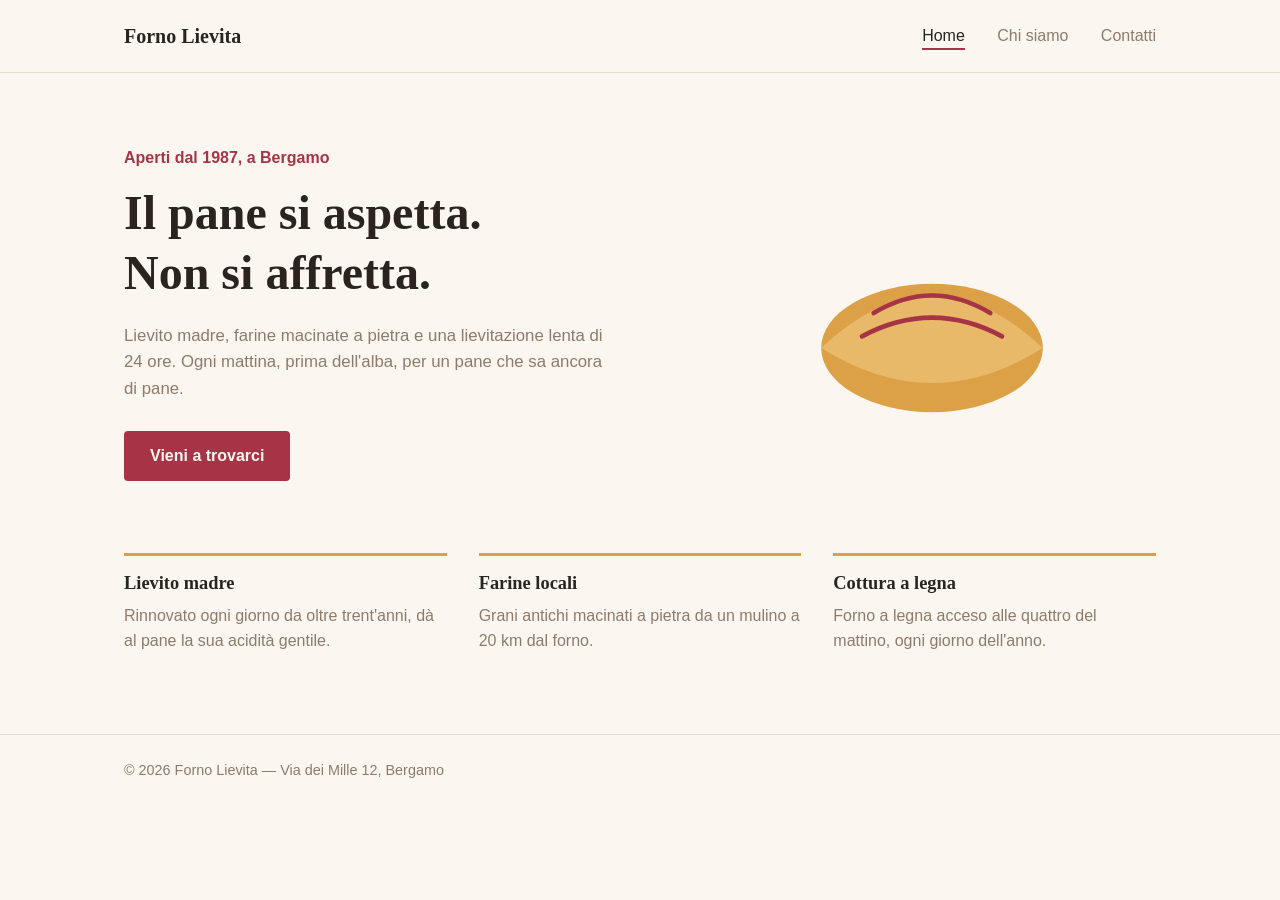
==== index.html @ e1e335f1 "Add files via upload" ====
<!DOCTYPE html>
<!-- 
  QUESTO È UN FILE HTML: definisce la STRUTTURA della pagina (testi, immagini, link).
  Lo stile (colori, font, spaziature) è tutto separato, nel file style.css.
  Tenere struttura e stile separati è una buona pratica: se domani vuoi cambiare
  i colori del sito, tocchi solo il CSS, non l'HTML.
-->
<html lang="it">
<head>
  <meta charset="UTF-8">
  <!-- Questo meta tag rende il sito leggibile bene anche su cellulare -->
  <meta name="viewport" content="width=device-width, initial-scale=1.0">
  <title>Forno Lievita — Pasticceria artigianale</title>
  <!-- Colleghiamo il foglio di stile: stesso file per tutte e 3 le pagine -->
  <link rel="stylesheet" href="style.css">
</head>
<body>

  <!-- HEADER: la parte in cima, uguale su tutte le pagine -->
  <header class="site-header">
    <div class="wrap header-inner">
      <a href="index.html" class="logo">Forno Lievita</a>
      <nav class="nav">
        <a href="index.html" class="nav-active">Home</a>
        <a href="chi-siamo.html">Chi siamo</a>
        <a href="contatti.html">Contatti</a>
      </nav>
    </div>
  </header>

  <!-- HERO: la prima cosa grande che si vede aprendo il sito -->
  <section class="hero">
    <div class="wrap hero-inner">
      <div class="hero-text">
        <p class="hero-kicker">Aperti dal 1987, a Bergamo</p>
        <h1>Il pane si aspetta.<br>Non si affretta.</h1>
        <p class="hero-lead">
          Lievito madre, farine macinate a pietra e una lievitazione lenta
          di 24 ore. Ogni mattina, prima dell'alba, per un pane che sa
          ancora di pane.
        </p>
        <a href="contatti.html" class="button">Vieni a trovarci</a>
      </div>
      <div class="hero-art" aria-hidden="true">
        <!-- Una piccola illustrazione SVG fatta a mano, non una foto stock -->
        <svg viewBox="0 0 240 240" xmlns="http://www.w3.org/2000/svg">
          <ellipse cx="120" cy="150" rx="95" ry="55" fill="#DCA047"/>
          <path d="M25 150 Q120 60 215 150 Q120 210 25 150 Z" fill="#E8B968"/>
          <path d="M70 120 Q120 90 170 120" stroke="#A63446" stroke-width="4" fill="none" stroke-linecap="round"/>
          <path d="M60 140 Q120 108 180 140" stroke="#A63446" stroke-width="4" fill="none" stroke-linecap="round"/>
        </svg>
      </div>
    </div>
  </section>

  <!-- SEZIONE CON 3 BLOCCHI (le "card") -->
  <section class="features">
    <div class="wrap">
      <div class="feature-grid">
        <div class="feature">
          <h3>Lievito madre</h3>
          <p>Rinnovato ogni giorno da oltre trent'anni, dà al pane la sua acidità gentile.</p>
        </div>
        <div class="feature">
          <h3>Farine locali</h3>
          <p>Grani antichi macinati a pietra da un mulino a 20 km dal forno.</p>
        </div>
        <div class="feature">
          <h3>Cottura a legna</h3>
          <p>Forno a legna acceso alle quattro del mattino, ogni giorno dell'anno.</p>
        </div>
      </div>
    </div>
  </section>

  <!-- FOOTER: la parte in fondo, uguale su tutte le pagine -->
  <footer class="site-footer">
    <div class="wrap">
      <p>&copy; 2026 Forno Lievita — Via dei Mille 12, Bergamo</p>
    </div>
  </footer>

</body>
</html>
---- style.css ----
/* ============================================
   FILE CSS: qui viviamo colori, font, spazi.
   Ogni "regola" ha questa forma:
     selettore { proprietà: valore; }
   Il selettore dice A CHI si applica lo stile (es. tutti i <h1>,
   o tutti gli elementi con class="button").
   ============================================ */

/* --- Variabili di colore/font, usate in tutto il file --- */
:root {
  --colore-sfondo: #FBF7F0;   /* bianco caldo, quasi farina */
  --colore-testo:  #2B2320;   /* bruno scuro, quasi crosta */
  --colore-accento: #A63446;  /* rosso confettura */
  --colore-oro:    #DCA047;   /* giallo crosta */
  --colore-muto:   #8C7B6B;   /* bruno tenue per testi secondari */
  --colore-bordo:  #E5DCCB;

  --font-titoli: "Lora", Georgia, serif;
  --font-testo:  "Karla", Arial, sans-serif;
}

/* Font da Google Fonts: due famiglie, chiaramente diverse tra loro */
@import url('https://fonts.googleapis.com/css2?family=Lora:wght@500;600;700&family=Karla:wght@400;500;700&display=swap');

/* --- Reset di base: azzera margini/padding che i browser
   impostano di default in modo incoerente --- */
* {
  margin: 0;
  padding: 0;
  box-sizing: border-box;
}

body {
  background: var(--colore-sfondo);
  color: var(--colore-testo);
  font-family: var(--font-testo);
  line-height: 1.6;
}

/* --- Contenitore: mantiene il contenuto centrato e non troppo largo --- */
.wrap {
  max-width: 1080px;
  margin: 0 auto;
  padding: 0 24px;
}

.wrap-narrow {
  max-width: 680px;
}

h1, h2, h3 {
  font-family: var(--font-titoli);
  font-weight: 600;
  line-height: 1.25;
}

h1 { font-size: clamp(2rem, 4vw, 3rem); }
h2 { font-size: 1.4rem; margin-top: 2rem; margin-bottom: 0.75rem; }
h3 { font-size: 1.15rem; margin-bottom: 0.5rem; }

p { color: var(--colore-testo); }

a {
  color: var(--colore-accento);
  text-decoration: none;
}

/* ===== HEADER ===== */
.site-header {
  border-bottom: 1px solid var(--colore-bordo);
}

.header-inner {
  display: flex;
  justify-content: space-between;
  align-items: center;
  padding-top: 20px;
  padding-bottom: 20px;
}

.logo {
  font-family: var(--font-titoli);
  font-weight: 700;
  font-size: 1.25rem;
  color: var(--colore-testo);
}

.nav a {
  color: var(--colore-muto);
  margin-left: 28px;
  font-weight: 500;
  padding-bottom: 4px;
  border-bottom: 2px solid transparent;
}

.nav a:hover,
.nav a.nav-active {
  color: var(--colore-testo);
  border-bottom-color: var(--colore-accento);
}

/* ===== HERO (solo home) ===== */
.hero {
  padding: 72px 0;
}

.hero-inner {
  display: flex;
  align-items: center;
  gap: 48px;
}

.hero-text {
  flex: 1.2;
}

.hero-kicker {
  color: var(--colore-accento);
  font-weight: 700;
  margin-bottom: 12px;
}

.hero h1 {
  margin-bottom: 20px;
}

.hero-lead {
  max-width: 480px;
  color: var(--colore-muto);
  font-size: 1.05rem;
  margin-bottom: 28px;
}

.hero-art {
  flex: 1;
  display: flex;
  justify-content: center;
}

.hero-art svg {
  width: 100%;
  max-width: 280px;
}

/* Bottone pieno usato nella hero e nel form */
.button {
  display: inline-block;
  background: var(--colore-accento);
  color: #FBF7F0;
  padding: 12px 26px;
  border-radius: 4px;
  font-weight: 700;
  border: none;
  cursor: pointer;
  font-family: var(--font-testo);
  font-size: 1rem;
}

.button:hover {
  background: #8C2938;
}

/* ===== FEATURES (le 3 card della home) ===== */
.features {
  padding-bottom: 80px;
}

.feature-grid {
  display: grid;
  grid-template-columns: repeat(3, 1fr);
  gap: 32px;
}

.feature {
  border-top: 3px solid var(--colore-oro);
  padding-top: 16px;
}

.feature p {
  color: var(--colore-muto);
}

/* ===== Intestazione di pagina interna (Chi siamo / Contatti) ===== */
.page-header {
  padding: 56px 0 8px;
}

.content {
  padding: 24px 0 80px;
}

.content p {
  margin-bottom: 16px;
}

/* Lista orari: nome giorno a sinistra, orario a destra */
.hours-list li {
  display: flex;
  justify-content: space-between;
  padding: 10px 0;
  border-bottom: 1px solid var(--colore-bordo);
}

.hours-list span:first-child {
  font-weight: 700;
}

.hours-list span:last-child {
  color: var(--colore-muto);
}

/* ===== Pagina contatti ===== */
.contact-grid {
  display: grid;
  grid-template-columns: 1fr 1fr;
  gap: 48px;
  align-items: start;
}

.contact-form {
  display: flex;
  flex-direction: column;
}

.contact-form label {
  font-weight: 700;
  margin-top: 16px;
  margin-bottom: 6px;
}

.contact-form input,
.contact-form textarea {
  border: 1px solid var(--colore-bordo);
  border-radius: 4px;
  padding: 10px 12px;
  font-family: var(--font-testo);
  font-size: 1rem;
  background: white;
}

.contact-form input:focus,
.contact-form textarea:focus {
  outline: 2px solid var(--colore-accento);
  outline-offset: 1px;
}

.contact-form button {
  margin-top: 24px;
  align-self: flex-start;
}

/* ===== FOOTER ===== */
.site-footer {
  border-top: 1px solid var(--colore-bordo);
  padding: 24px 0;
}

.site-footer p {
  color: var(--colore-muto);
  font-size: 0.9rem;
}

/* ===== Adattamento per schermi piccoli (cellulare) ===== */
@media (max-width: 720px) {
  .hero-inner {
    flex-direction: column;
    text-align: center;
  }

  .hero-lead {
    margin-left: auto;
    margin-right: auto;
  }

  .feature-grid {
    grid-template-columns: 1fr;
  }

  .contact-grid {
    grid-template-columns: 1fr;
  }

  .nav a {
    margin-left: 16px;
  }
}
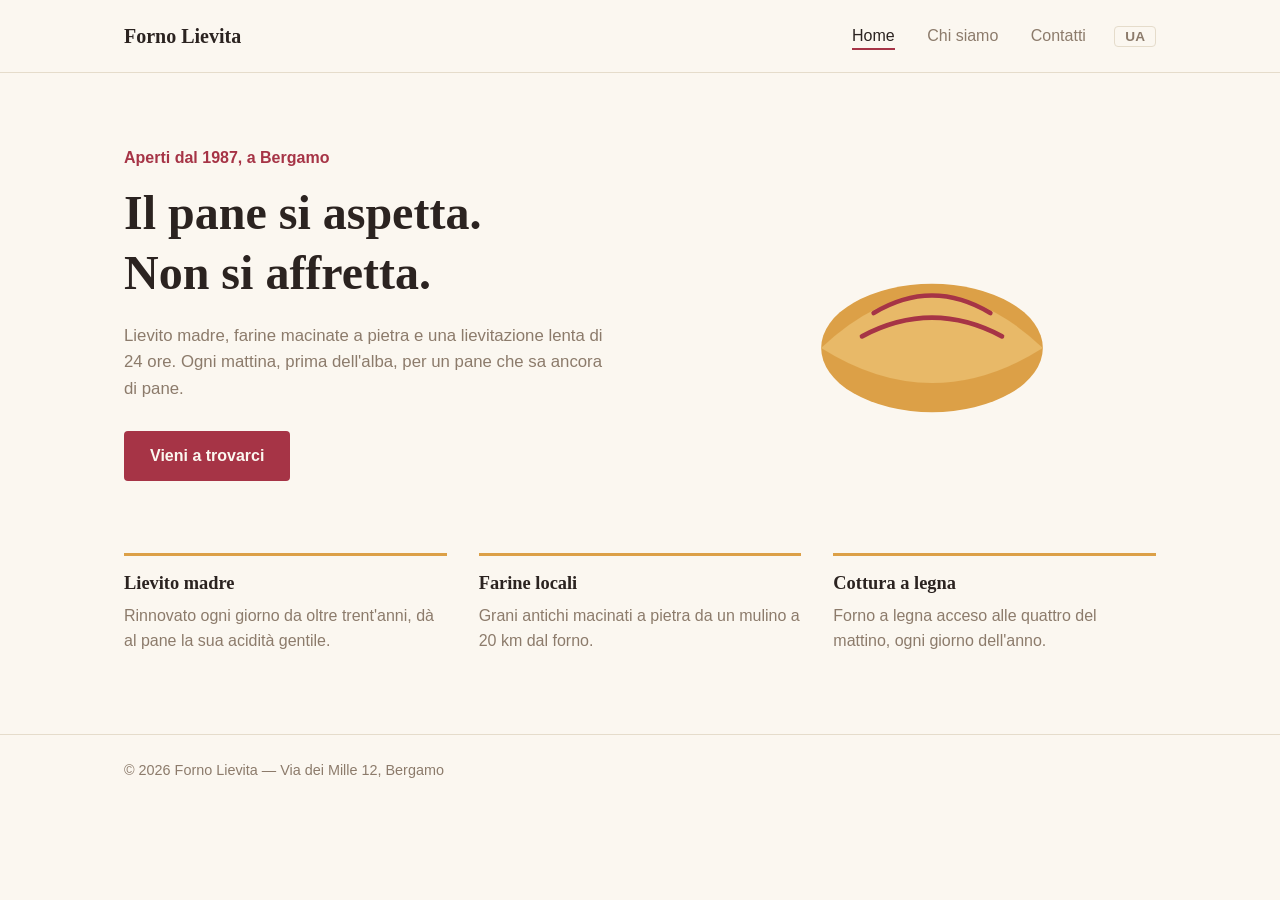
==== commit b138e99b: "ua version" ====
--- a/index.html
+++ b/index.html
@@ -13,6 +13,24 @@
   <title>Forno Lievita — Pasticceria artigianale</title>
   <!-- Colleghiamo il foglio di stile: stesso file per tutte e 3 le pagine -->
   <link rel="stylesheet" href="style.css">
+  <!-- 
+    RILEVAMENTO LINGUA: questo script gira PRIMA che la pagina venga disegnata
+    (per questo sta nel <head>), così se serve un redirect avviene subito,
+    senza far vedere per un attimo la pagina italiana a chi legge ucraino.
+    - localStorage è una piccola "memoria" del browser: ci salviamo la scelta
+      dell'utente, così se ha scelto IT manualmente non lo rimandiamo più su UK.
+    - navigator.language ci dice la lingua impostata nel browser dell'utente.
+  -->
+  <script>
+    (function () {
+      var scelta = localStorage.getItem('lingua-preferita');
+      if (scelta) return; // l'utente ha già scelto una lingua in passato, rispettiamola
+      var lingua = (navigator.language || navigator.userLanguage || '').toLowerCase();
+      if (lingua.indexOf('uk') === 0) {
+        window.location.replace('uk/index.html');
+      }
+    })();
+  </script>
 </head>
 <body>
 
@@ -24,6 +42,8 @@
         <a href="index.html" class="nav-active">Home</a>
         <a href="chi-siamo.html">Chi siamo</a>
         <a href="contatti.html">Contatti</a>
+        <!-- Selettore manuale: salviamo la scelta così il rilevamento automatico non la ignora -->
+        <a href="uk/index.html" class="lang-switch" onclick="localStorage.setItem('lingua-preferita','uk')">UA</a>
       </nav>
     </div>
   </header>
--- a/style.css
+++ b/style.css
@@ -99,6 +99,20 @@
   border-bottom-color: var(--colore-accento);
 }
 
+/* Selettore di lingua: leggermente staccato dagli altri link, come un piccolo badge */
+.nav a.lang-switch {
+  margin-left: 24px;
+  padding: 2px 10px;
+  border: 1px solid var(--colore-bordo);
+  border-radius: 4px;
+  font-size: 0.85rem;
+  font-weight: 700;
+}
+
+.nav a.lang-switch:hover {
+  border-color: var(--colore-accento);
+}
+
 /* ===== HERO (solo home) ===== */
 .hero {
   padding: 72px 0;
